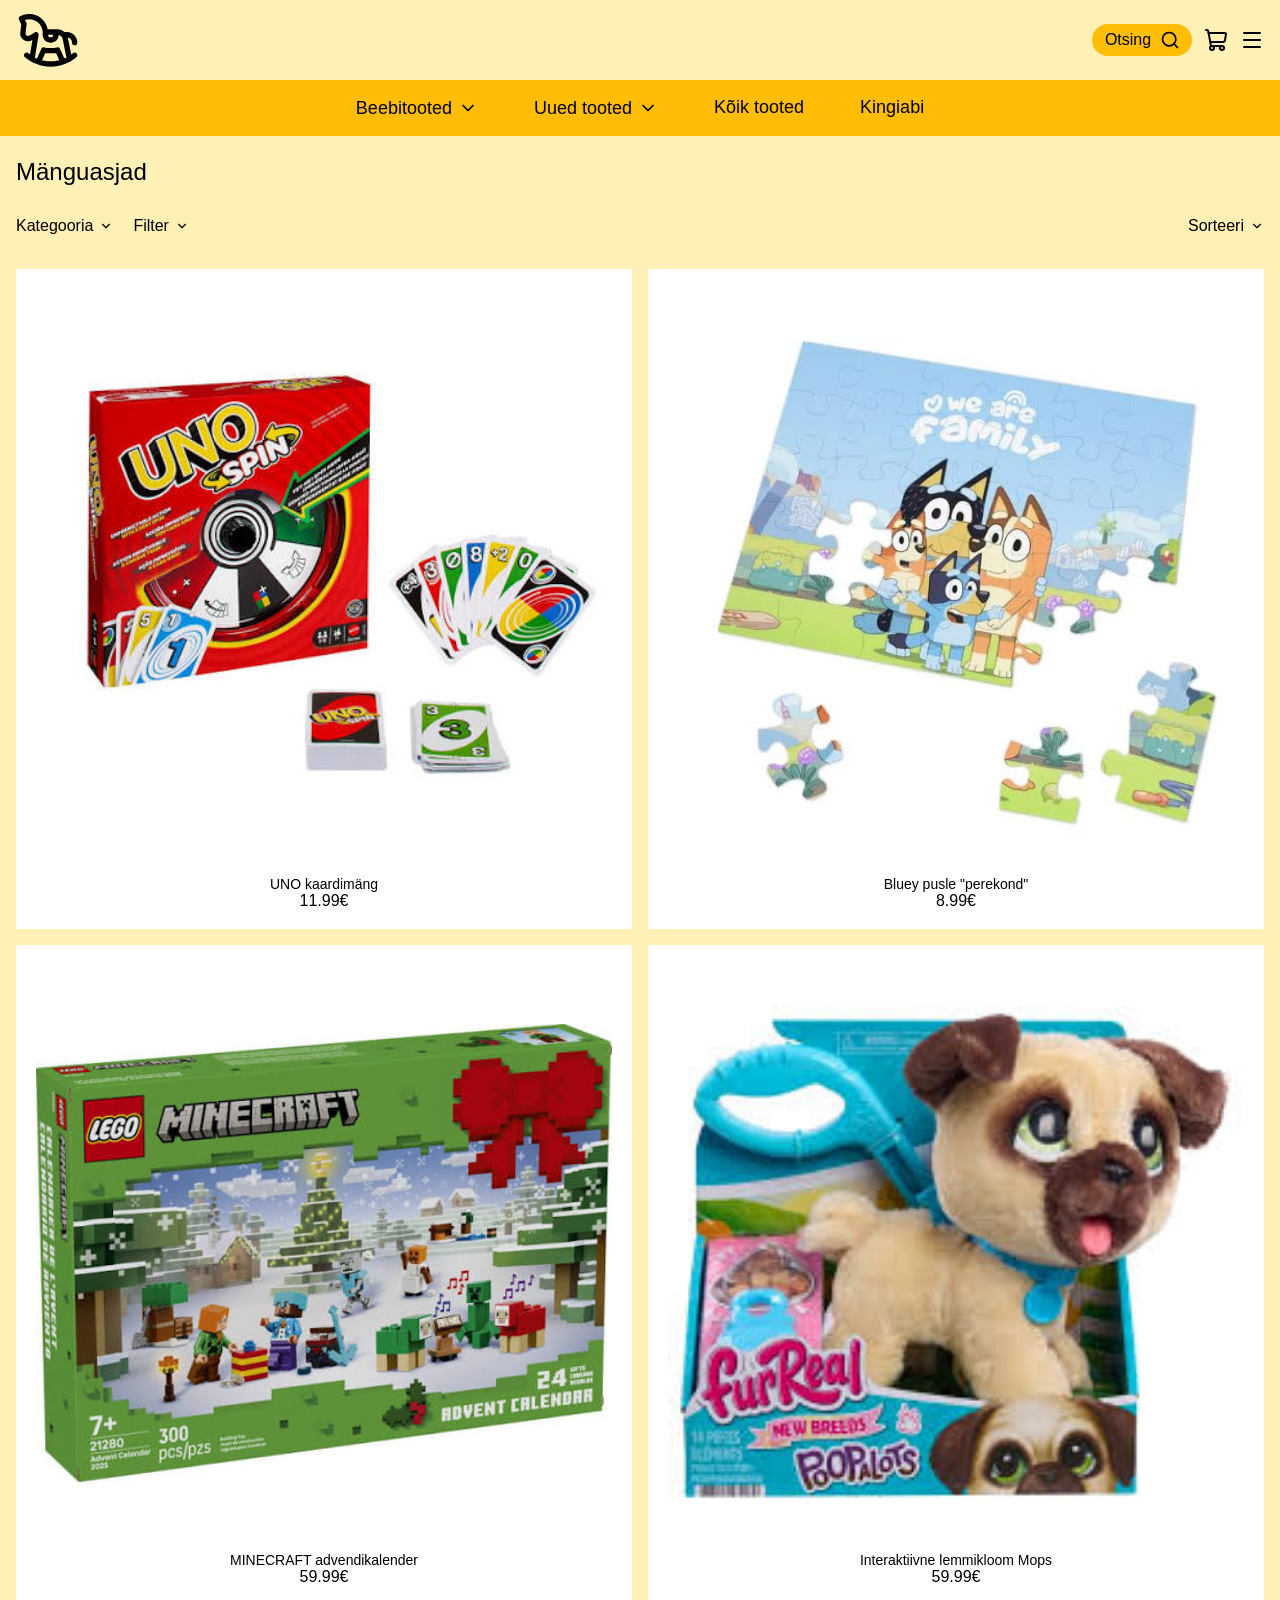
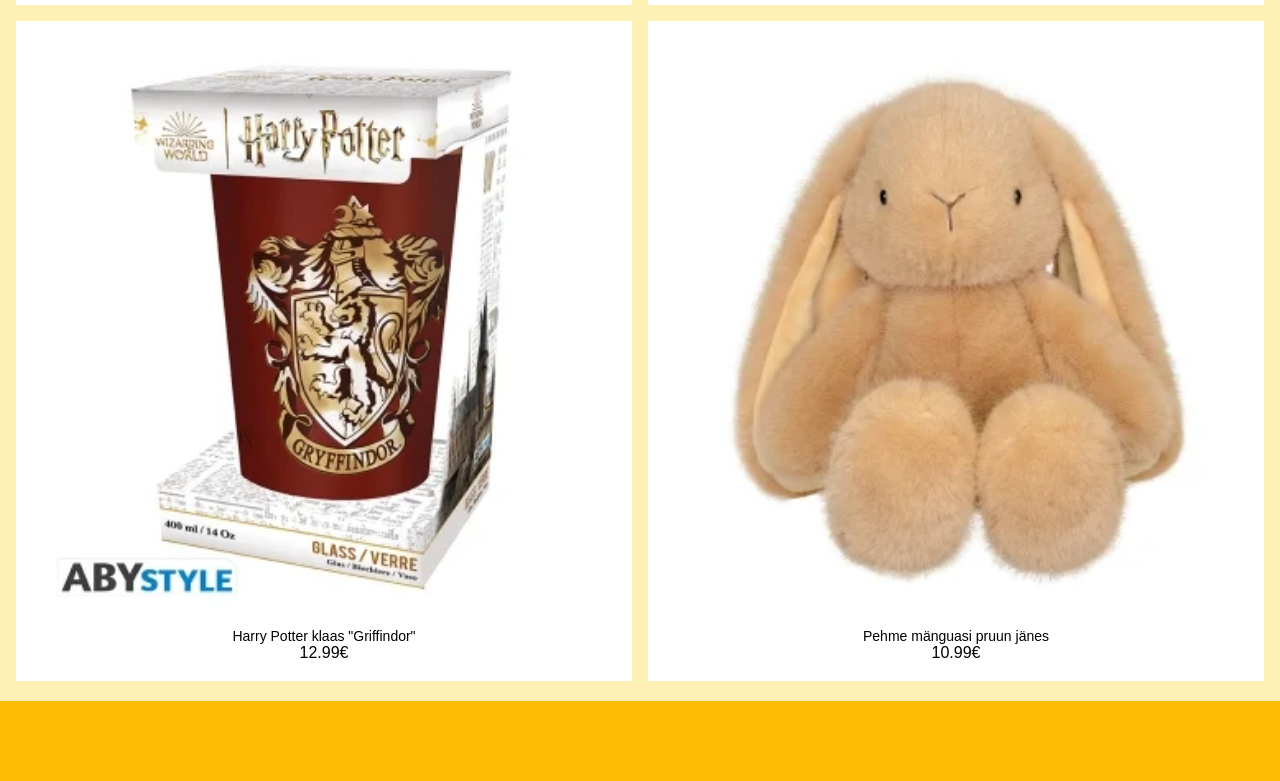
==== tooted.html @ 6e879ed0 "Lisasin uue lehe nimega tooted ja uued pildid. Muutsin index.html banneri" ====
<!DOCTYPE html>
<html lang="et">

<head>
    <meta charset="utf-8">
    <meta name="viewport" content="width=device-width, initial-scale=1.0" />
    <title>Mänguasjapood</title>
    <link rel="stylesheet" href="reset.css" />
    <link rel="stylesheet" href="style.css" />
</head>

<body>
    <header>
        <div class="topbar">
            <a href="index.html" class="logo">
                <img src="img/rocking-horse-svgrepo-com.svg" alt="Mänguasjapood">
            </a>

            <div class="search">
                <span>Otsing</span>
                <img src="img/search.svg" alt="">
            </div>

            <button class="icon-btn cart-btn" aria-label="Ostukorv">
                <img src="img/shopping-cart.svg" alt="">
            </button>

            <button class="icon-btn menu-btn" aria-label="Menüü">
                <img src="img/menu.svg" alt="">
            </button>
        </div>

        <nav>
            <ul>
                <li>
                    <a href="#">Beebitooted <img src="img/chevron-down.svg" alt=""></a>
                </li>
                <li>
                    <a href="#">Uued tooted <img src="img/chevron-down.svg" alt=""></a>
                </li>
                <li><a href="#">Kõik tooted</a></li>
                <li><a href="#">Kingiabi</a></li>
            </ul>
        </nav>
    </header>

    <main>

        <section class="uuedtooted">

            <h2> Mänguasjad</h2>

            <div class="tooted-ribamenyy">
                <ul class="ribamenyy-vasak">
                    <li>
                        <a href="#">Kategooria <img src="img/chevron-down.svg" alt=""></a>
                    </li>
                    <li>
                        <a href="#">Filter <img src="img/chevron-down.svg" alt=""></a>
                    </li>
                </ul>

                <!-- Parem pool: Sorteeri -->
                <ul class="ribamenyy-parem">
                    <li>
                        <a href="#">Sorteeri <img src="img/chevron-down.svg" alt=""></a>
                    </li>
                </ul>
            </div>

            <div class="tooted">
                <article class="toode">
                    <img src="img/uno.png" alt="uno">
                    <h3>UNO kaardimäng</h3>
                    <p class="hind">11.99€</p>
                </article>

                <article class="toode">
                    <img src="img/pusle.png" alt="" pusle>
                    <h3>Bluey pusle &quotperekond&quot</h3>
                    <p class="hind">8.99€</p>
                </article>

                <article class="toode">
                    <img src="img/minecraft.png" alt="minecraft">
                    <h3>MINECRAFT advendikalender</h3>
                    <p class="hind">59.99€</p>
                </article>

                <article class="toode">
                    <img src="img/koer.png" alt="pehme koer">
                    <h3>Interaktiivne lemmikloom Mops</h3>
                    <p class="hind">59.99€</p>
                </article>

                <article class="toode">
                    <img src="img/potter.png" alt="Harry Potter">
                    <h3>Harry Potter klaas &quotGriffindor&quot</h3>
                    <p class="hind">12.99€</p>
                </article>

                <article class="toode">
                    <img src="img/janes.png" alt="pehme jänes">
                    <h3>Pehme mänguasi pruun jänes</h3>
                    <p class="hind">10.99€</p>
                </article>

            </div>


        </section>


    </main>

    <footer>

    </footer>


</body>

</html>
---- style.css ----
*, *::before, *::after {
    box-sizing: border-box;
}

body {
    font-family: "Noto Sans", sans-serif;
    background: #fff0b5;
}

img {
    display: block;
    max-width: 100%;
}

.topbar {
    display: flex;
    align-items: center;
    gap: 12px;
    padding: 8px 16px;
}

.logo img {
    width: 56px;
    height: auto;
}

.search {
    margin-left: auto;
    display: flex;
    align-items: center;
    gap: 8px;
    width: 100px;
    padding: 6px 12px;
    background-color: #ffbd06;
    border-radius: 25px;
}

.search span {
    flex: 1;
    text-align: center;
}

.search img {
    width: 20px;
    height: 20px;
}

.icon-btn {
    border: none;
    background: none;
    padding: 0;
    cursor: pointer;
}

.icon-btn img {
    width: 24px;
    height: 24px;
}

.banner img {
    width: 100%;
    aspect-ratio: 16 / 7;
    object-fit: cover;
}

header nav {
    background-color: #ffbd06;
}

header nav ul {
    display: flex;
    justify-content: center;
    flex-wrap: nowrap;
    gap: 0 8px;
}

header nav ul li {
    padding: 12px 6px;
}

nav ul li a {
    display: flex;
    align-items: center;
    gap: 4px;
    font-size: 13px;
    white-space: nowrap;
    color: black;
    text-decoration: none;
}

nav ul li a img {
    width: 16px;
    height: 16px;
}


.uuedtooted {
    margin: 0 16px;
}

.uuedtooted h2 {
    margin-top: 24px;
    margin-bottom: 24px;
    font-size: 24px;
    font-weight: 500;
}

.tooted {
    display: grid;
    grid-template-columns: repeat(2, minmax(0, 1fr));
    column-gap: 1rem;
    row-gap: 16px;
}

.nooled {
    grid-column: 1 / -1;
    display: flex;
    justify-content: space-between;
}

.toode {
    background-color: white;
    padding: 20px;
}

.toode img {
    width: 100%;
    aspect-ratio: 1 / 1;
    object-fit: contain;
}

.toode h3 {
    margin: 12px 0 2px;
    font-size: 14px;
    font-weight: 500;
    text-align: center;
}

.toode p {
    text-align: center;
}

.nooled img {
    width: 24px;
    height: 24px;
    pointer-events: auto;
}

.tooted-ribamenyy {
    display: flex;
    justify-content: space-between;
    align-items: center;
    margin-bottom: 25px;
    padding: 10px 0;
}

.ribamenyy-vasak,
.ribamenyy-parem {
    display: flex;
    align-items: center;
    gap: 20px;
    list-style: none;
    margin: 0;
    padding: 0;
}

.tooted-ribamenyy a {
    display: inline-flex;
    align-items: center;
    gap: 6px;
    text-decoration: none;
    color: inherit;
    font-weight: 500;
}

.tooted-ribamenyy img {
    width: 14px;
    height: auto;
}


footer {
    margin-top: 20px;
    padding: 40px;
    background-color: #ffbd06;
    overflow: hidden;
}

/** need tuleb üle vaadata **/

@media (max-width: 360px) {
    header nav ul {
        gap: 0;
    }

    header nav ul li {
        padding: 12px 4px;
    }

    nav ul li a {
        font-size: 11px;
        gap: 2px;
    }

    nav ul li a img {
        width: 12px;
        height: 12px;
    }
}

@media (min-width: 768px) {
    header nav ul {
        gap: 0 24px;
    }

    header nav ul li {
        padding: 18px 16px;
    }

    nav ul li a {
        font-size: 18px;
        gap: 6px;
    }

    nav ul li a img {
        width: 20px;
        height: 20px;
    }

    .logo img {
        width: auto;
        height: 64px;
    }
}
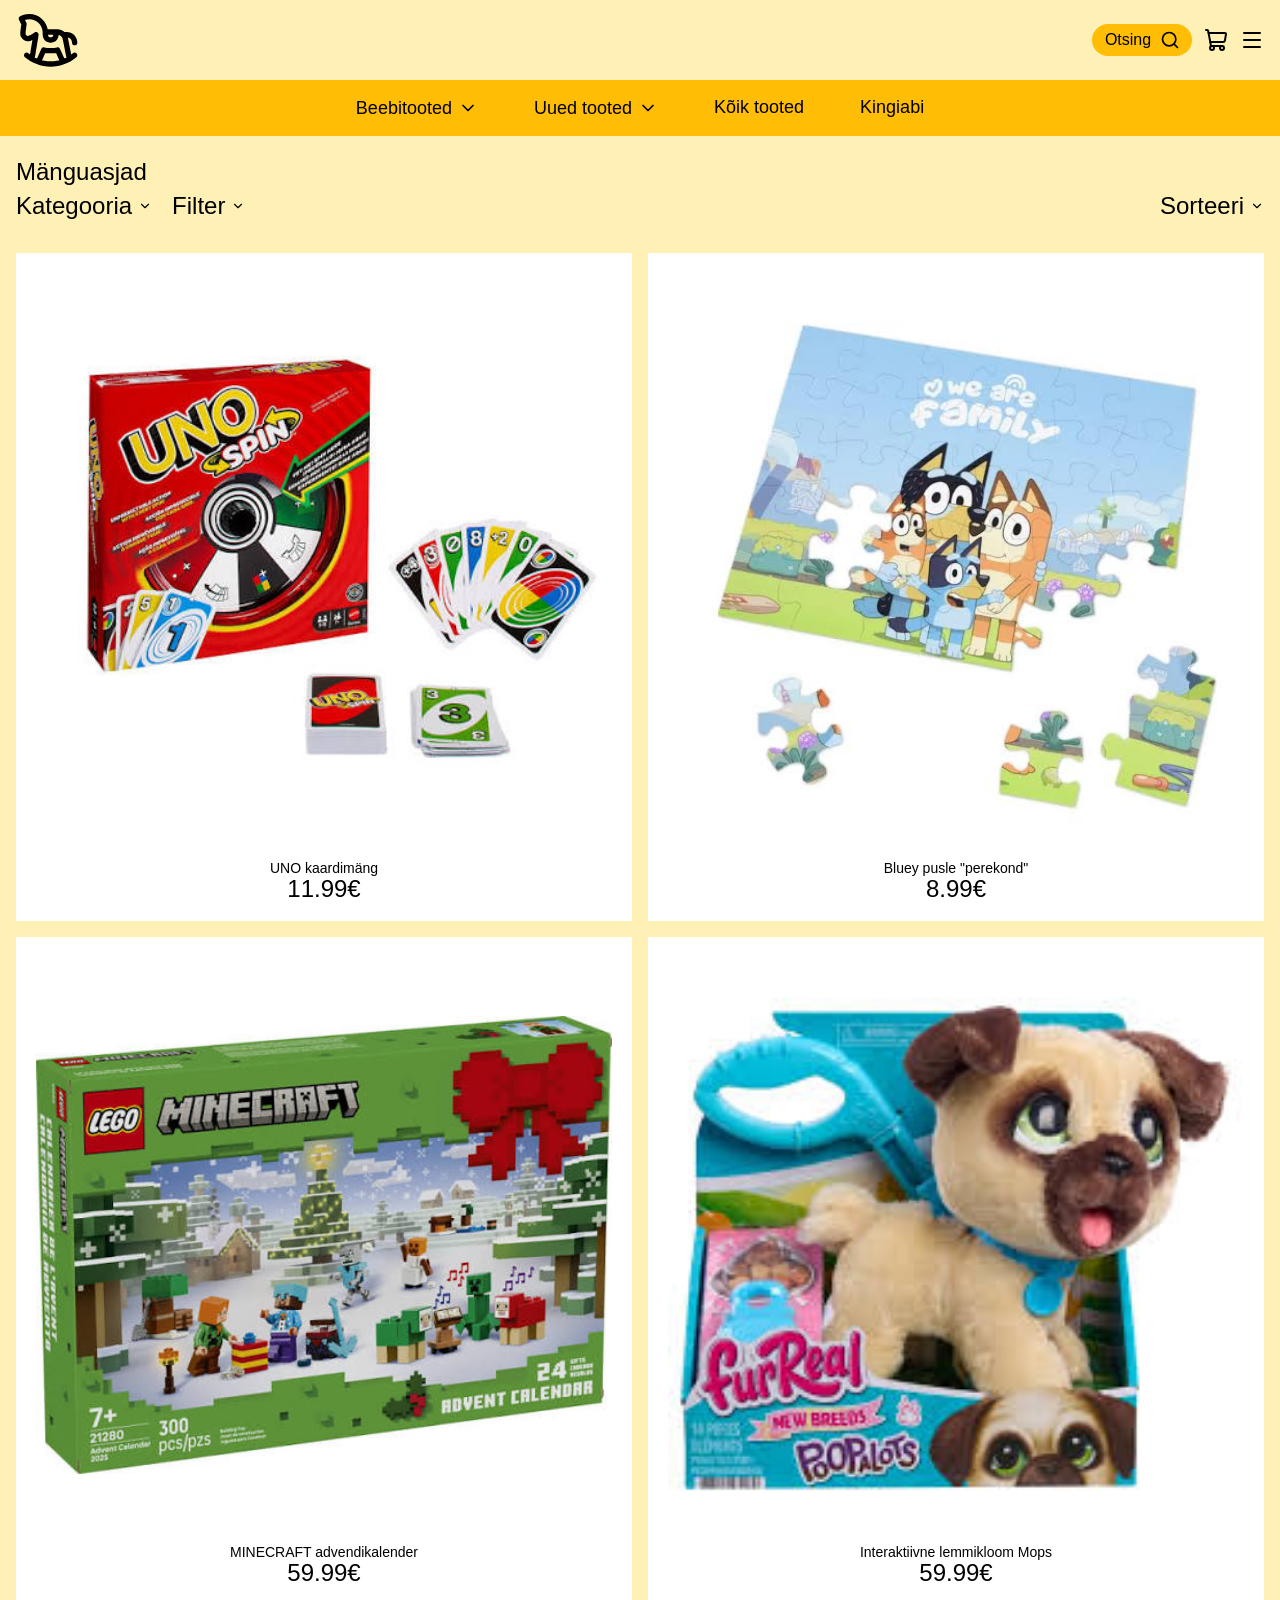
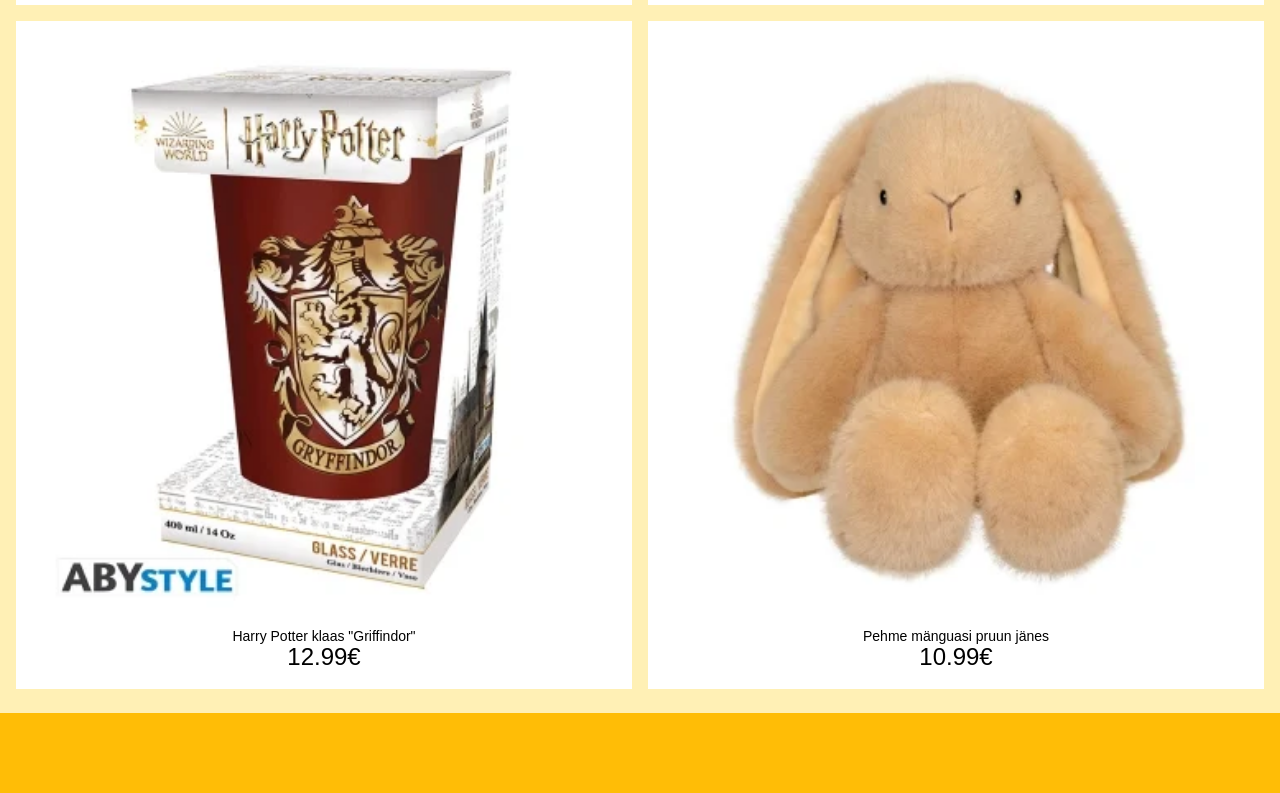
==== commit 3cae127d: "linkisin kingiabi" ====
--- a/tooted.html
+++ b/tooted.html
@@ -38,8 +38,8 @@
                 <li>
                     <a href="#">Uued tooted <img src="img/chevron-down.svg" alt=""></a>
                 </li>
-                <li><a href="#">Kõik tooted</a></li>
-                <li><a href="#">Kingiabi</a></li>
+                <li><a href="tooted.html">Kõik tooted</a></li>
+                <li><a href="kink.html">Kingiabi</a></li>
             </ul>
         </nav>
     </header>
@@ -120,4 +120,4 @@
 
 </body>
 
-</html>+</html>
--- a/style.css
+++ b/style.css
@@ -93,16 +93,117 @@
     height: 16px;
 }
 
-
-.uuedtooted {
+.uuedtooted, .kingid{
     margin: 0 16px;
 }
 
-.uuedtooted h2 {
+.uuedtooted,.kingid h2 {
     margin-top: 24px;
     margin-bottom: 24px;
     font-size: 24px;
     font-weight: 500;
+}
+
+.valik h3 { 
+    display: flex;
+    align-items: center;
+    gap: 8px;
+    margin-top: 24px;
+    margin-bottom: 24px;
+    font-size: 20px;
+    font-weight: 400;
+}
+
+.valik h3 img { 
+    width: 1em;
+    height: 1em;
+    flex-shrink: 0;
+}
+
+
+.valik_nupud { 
+    display: flex;
+    flex-wrap: wrap;
+    align-items: center;
+    justify-content: center;
+    padding: 10px;
+    gap: 12px;
+}
+
+.valik_nupud button{ 
+    border-radius: 2px;
+    border: white;
+    background-color: white;
+    box-shadow: rgba(0, 0, 0, 0.15) 1.95px 1.95px 2.6px;
+
+    padding: 6px 5px 6px 5px;
+    white-space: nowrap;
+
+    font-size: 16px;
+    
+    cursor: pointer;
+    transition: background-color 0.15s;
+}
+
+.valik_nupud button.selected {
+    background-color: #ffbd06;
+}
+
+.soovitus { 
+    display: flex;
+    align-items: center;
+    justify-content: center;
+    padding-top: 20px;
+}
+.soovitus button { 
+    display: flex;
+    border: #FFBD06;
+    background-color: #FFBD06;
+    padding: 10px 40px 10px 40px;
+    box-shadow: rgba(0, 0, 0, 0.15) 1.95px 1.95px 2.6px;
+    text-align: center;
+    font-size: 20px;
+    cursor: pointer;
+    transition: background-color 0.15s;
+}
+
+.soovitus button:active {
+    background-color: #ffce7a;
+}
+
+.soovitus img { 
+    padding: 0px 0px 0px 10px;
+    height: 20px;
+}
+
+.loading {
+    position: fixed;
+    inset: 0;
+    z-index: 1000;
+    display: none;
+    flex-direction: column;
+    align-items: center;
+    justify-content: center;
+    gap: 16px;
+    background: #fff0b5;
+    font-size: 18px;
+}
+
+.loading.show {
+    display: flex;
+}
+
+.spinner {
+    width: 56px;
+    height: 56px;
+    border: 6px solid white;
+    border-top-color: #ffbd06;
+    border-radius: 50%;
+    animation: spin 0.9s linear infinite;
+}
+
+@keyframes spin {
+    to { transform: rotate(360deg); }
 }
 
 .tooted {
@@ -231,4 +332,30 @@
         width: auto;
         height: 64px;
     }
-}+
+    .kingid h2 {
+        font-size: 32px;
+    }
+
+    .valik h3 {
+        font-size: 26px;   
+    }
+
+    .valik_nupud {
+        gap: 16px;
+    }
+
+    .valik_nupud button {
+        font-size: 20px;
+        padding: 10px 16px;
+    }
+
+    .soovitus button {
+        font-size: 24px;
+        padding: 14px 56px;
+    }
+
+    .soovitus img {
+        height: 24px;
+    }
+}
